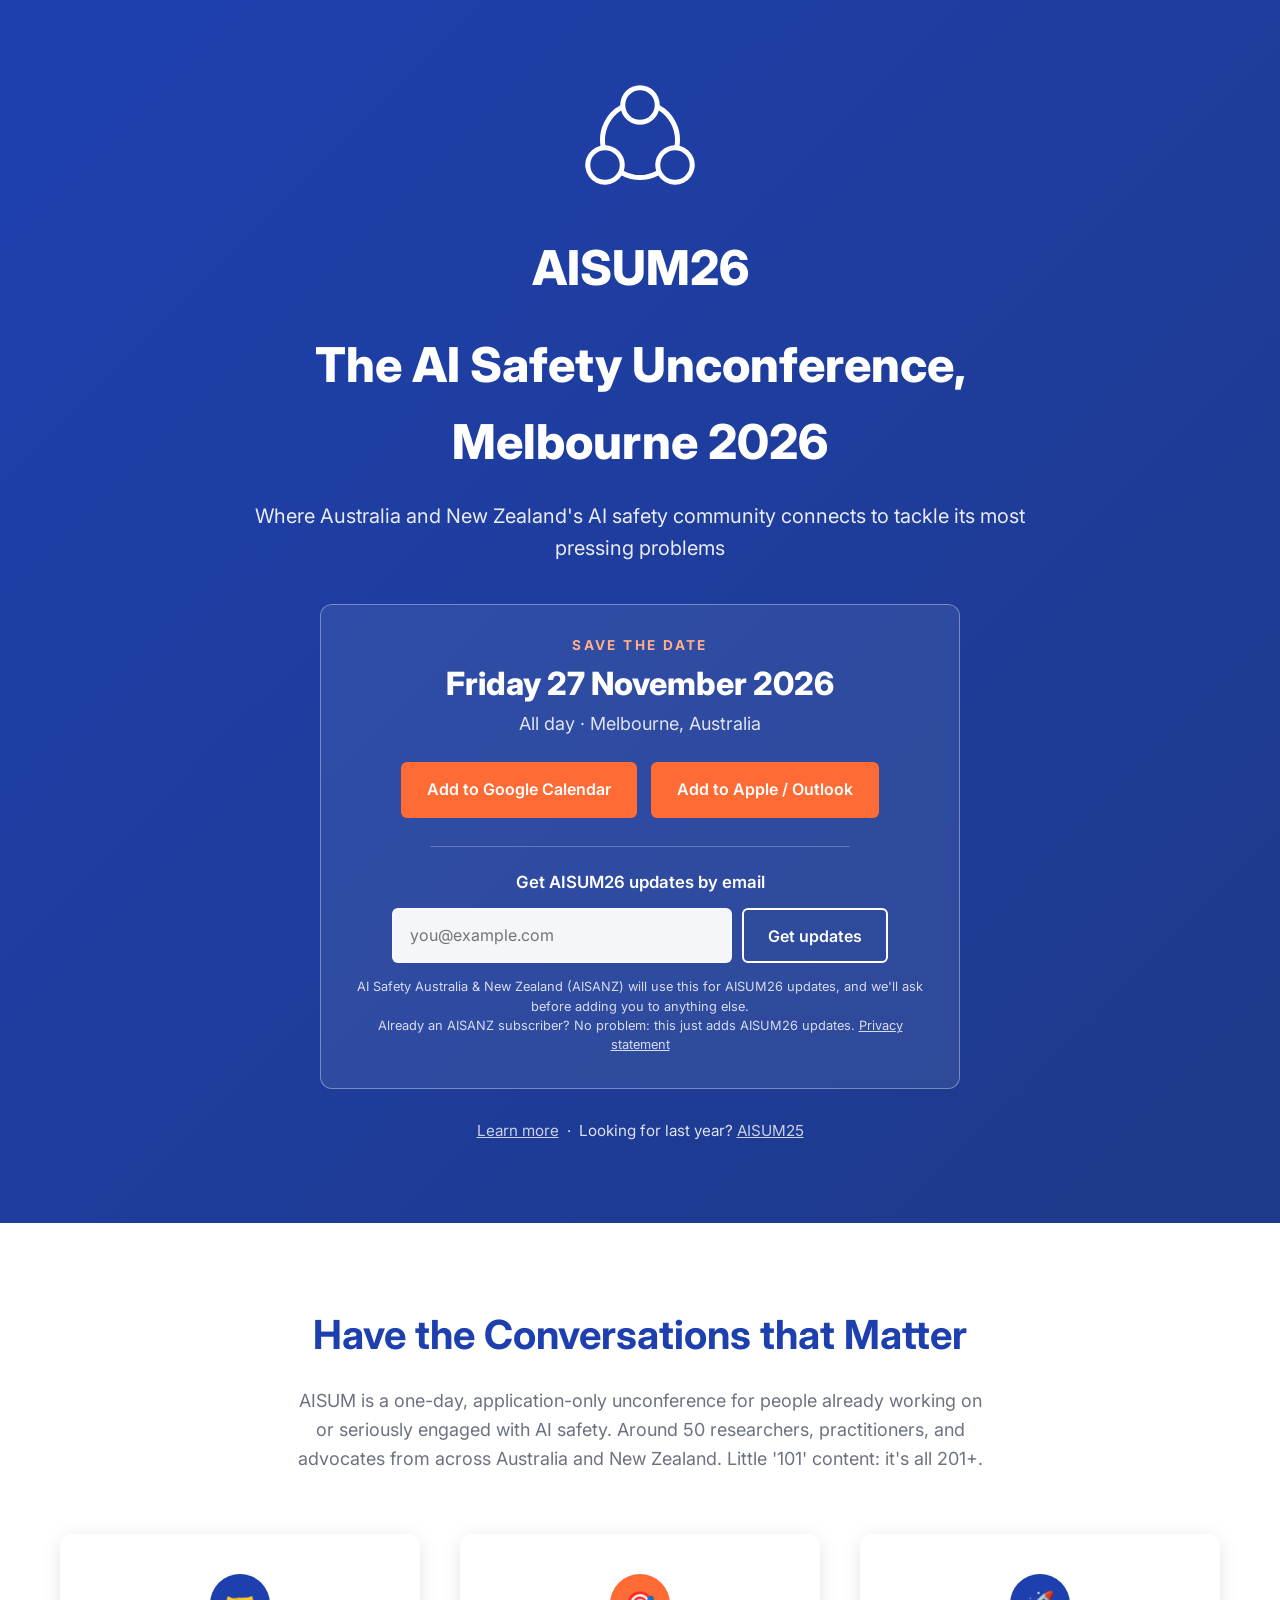
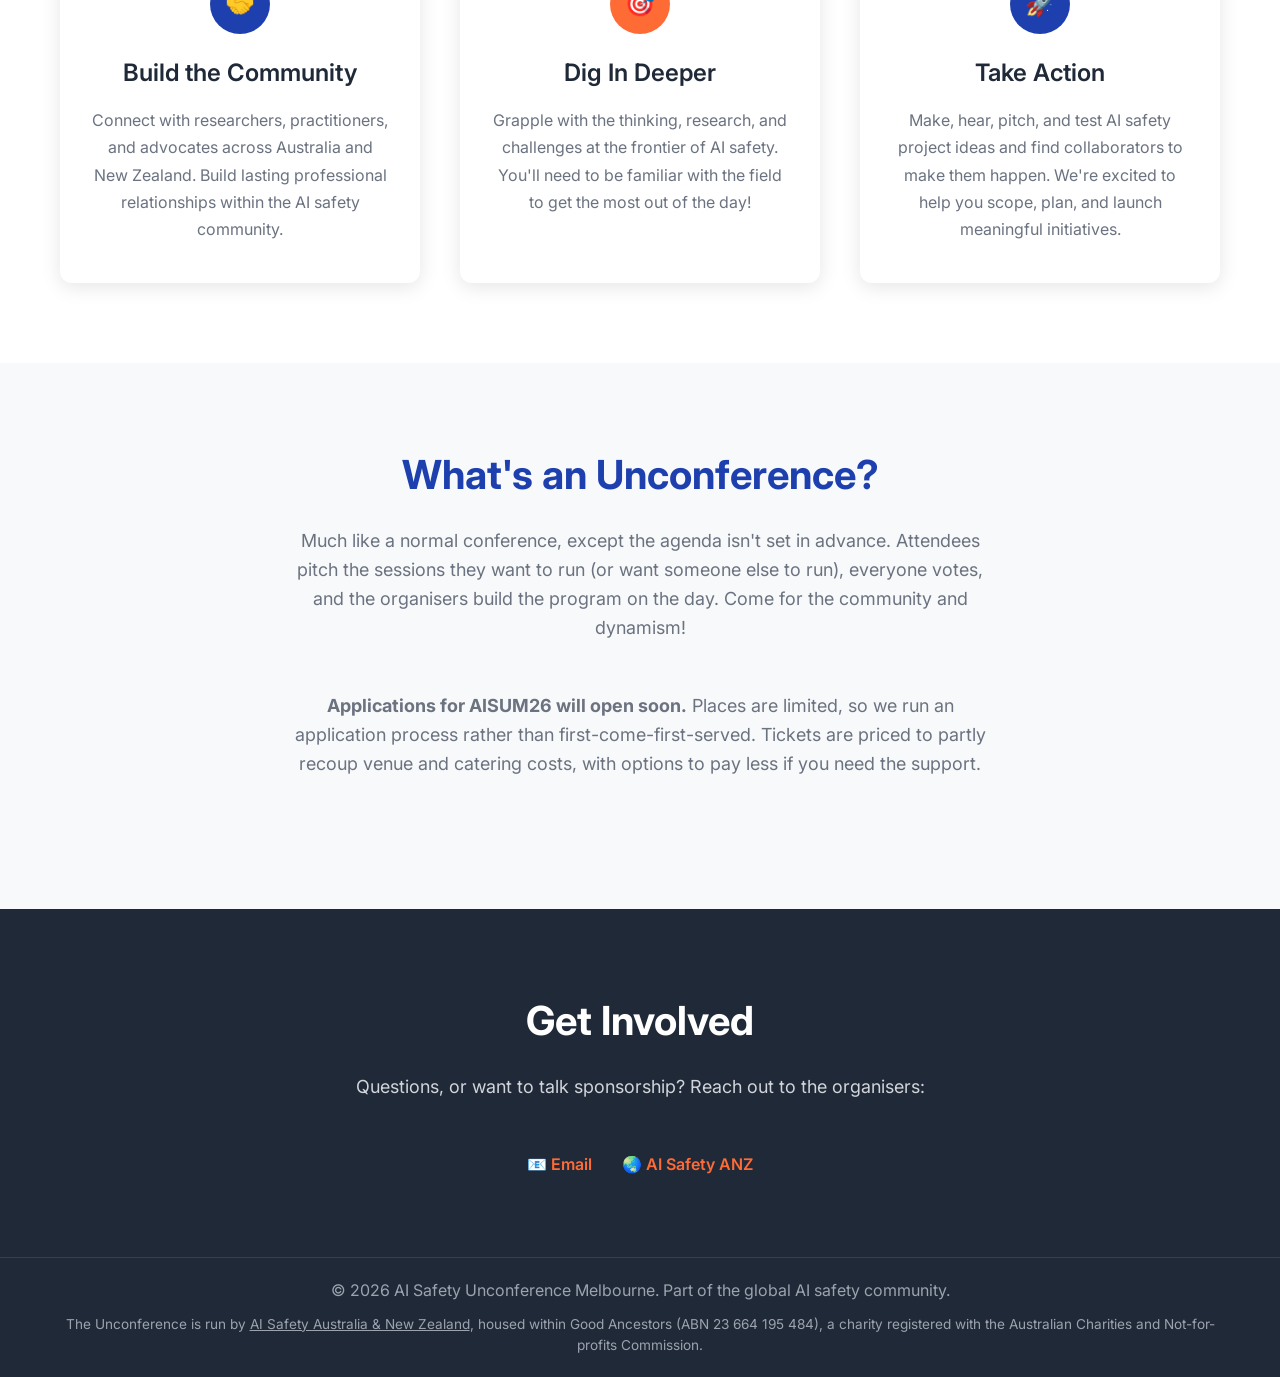
==== public/index.html @ 734725e7 "Application endpoint: Worker at /api/apply, site files moved to public/ The Worker validates the app" ====
<!DOCTYPE html>
<html lang="en">
<head>
    <meta charset="UTF-8">
    <meta name="viewport" content="width=device-width, initial-scale=1.0">
    <title>AISUM - The AI Safety Unconference, Melbourne</title>
    <meta name="description" content="AISUM is the annual AI Safety Unconference in Melbourne. Save the date for AISUM26: Friday 27 November 2026.">
    <link rel="icon" type="image/svg+xml" href="favicon.svg">
    <link href="https://fonts.googleapis.com/css2?family=Inter:wght@400;500;600;700;800;900&display=swap" rel="stylesheet">
    <link rel="stylesheet" href="styles.css">
</head>
<body>
    <section class="hero">
        <div class="hero-content">
            <div class="icon-logo">
                <svg viewBox="0 0 24 24" xmlns="http://www.w3.org/2000/svg">
                    <path d="M19.902 13.161a7.876 7.876 0 0 0-3.956-8.1c0-.021.006-.04.006-.061a3.952 3.952 0 0 0-7.904 0c0 .02.006.04.006.06a7.876 7.876 0 0 0-3.956 8.101 3.946 3.946 0 1 0 4.242 5.93 7.855 7.855 0 0 0 7.32 0 3.945 3.945 0 1 0 4.242-5.93zM12 2.051A2.948 2.948 0 1 1 9.052 5 2.951 2.951 0 0 1 12 2.052zM5 19.949A2.948 2.948 0 1 1 7.948 17 2.951 2.951 0 0 1 5 19.948zm3.75-1.76A3.896 3.896 0 0 0 8.952 17a3.952 3.952 0 0 0-3.868-3.944A7.1 7.1 0 0 1 4.996 12a6.977 6.977 0 0 1 3.232-5.885 3.926 3.926 0 0 0 7.544 0A6.977 6.977 0 0 1 19.004 12a7.1 7.1 0 0 1-.088 1.056A3.952 3.952 0 0 0 15.048 17a3.896 3.896 0 0 0 .202 1.188 7.13 7.13 0 0 1-6.5 0zM19 19.948A2.948 2.948 0 1 1 21.948 17 2.951 2.951 0 0 1 19 19.948z"/>
                </svg>
            </div>
            <h1>AISUM26</h1>
            <h1>The AI Safety Unconference, Melbourne 2026</h1>
            <p class="tagline">Where Australia and New Zealand's AI safety community connects to tackle its most pressing problems</p>

            <div class="save-the-date">
                <div class="std-label">Save the date</div>
                <div class="std-date">Friday 27 November 2026</div>
                <div class="std-detail">All day &middot; Melbourne, Australia</div>
                <div class="cta-buttons std-buttons">
                    <a href="https://calendar.google.com/calendar/render?action=TEMPLATE&amp;text=AISUM26%20%E2%80%93%20AI%20Safety%20Unconference%2C%20Melbourne&amp;dates=20261127/20261128&amp;details=Save%20the%20date%20for%20AISUM26%2C%20the%20AI%20Safety%20Unconference%2C%20Melbourne.%20Details%20and%20applications%3A%20https%3A%2F%2Faisum.org&amp;location=Melbourne%2C%20Australia" class="btn btn-primary" target="_blank" rel="noopener">Add to Google Calendar</a>
                    <a href="aisum26.ics" download="aisum26.ics" class="btn btn-primary">Add to Apple / Outlook</a>
                </div>

                <div class="std-divider"></div>

                <form action="https://aisafetyanz.us14.list-manage.com/subscribe/post?u=d1f02c8a936106ad288cdf2ec&amp;id=2e002b7472&amp;f_id=00a6b8e5f0" method="post" class="std-subscribe" id="mc-embedded-subscribe-form" name="mc-embedded-subscribe-form">
                    <label for="mce-EMAIL" class="std-subscribe-label">Get AISUM26 updates by email</label>
                    <div class="std-subscribe-row">
                        <input type="email" name="EMAIL" id="mce-EMAIL" required placeholder="you@example.com" autocomplete="email">
                        <input type="hidden" name="tags" value="40191473">
                        <button type="submit" name="subscribe" class="btn btn-outline">Get updates</button>
                    </div>
                    <div aria-hidden="true" style="position: absolute; left: -5000px;"><input type="text" name="b_d1f02c8a936106ad288cdf2ec_2e002b7472" tabindex="-1" value=""></div>
                    <p class="std-subscribe-msg" id="std-subscribe-msg" role="status" aria-live="polite" hidden></p>
                    <p class="std-fineprint">
                        AI Safety Australia &amp; New Zealand (AISANZ) will use this for AISUM26 updates, and we'll ask before adding you to anything else.<br>
                        Already an AISANZ subscriber? No problem: this just adds AISUM26 updates. <a href="privacy">Privacy statement</a>
                    </p>
                </form>
            </div>

            <p style="margin-top: 30px; opacity: 0.85; font-size: 0.95rem;">
                <a href="#about" style="color: rgba(255, 255, 255, 0.9); text-decoration: underline;">Learn more</a>
                &nbsp;&middot;&nbsp;
                Looking for last year? <a href="https://aisum25.com" style="color: rgba(255, 255, 255, 0.9); text-decoration: underline;">AISUM25</a>
            </p>
        </div>
    </section>

    <section id="about" class="section section-white">
        <div class="container">
            <h2>Have the Conversations that Matter</h2>
            <p class="section-description">
                AISUM is a one-day, application-only unconference for people already working on or seriously engaged with AI safety. Around 50 researchers, practitioners, and advocates from across Australia and New Zealand. Little '101' content: it's all 201+.
            </p>

            <div class="features-grid">

                <div class="feature-card">
                    <div class="feature-icon">🤝</div>
                    <h3>Build the Community</h3>
                    <p class="feature-description">
                        Connect with researchers, practitioners, and advocates across Australia and New Zealand. Build lasting professional relationships within the AI safety community.
                    </p>
                </div>

                <div class="feature-card">
                    <div class="feature-icon accent">🎯</div>
                    <h3>Dig In Deeper</h3>
                    <p class="feature-description">
                        Grapple with the thinking, research, and challenges at the frontier of AI safety. You'll need to be familiar with the field to get the most out of the day!
                    </p>
                </div>

                <div class="feature-card">
                    <div class="feature-icon">🚀</div>
                    <h3>Take Action</h3>
                    <p class="feature-description">
                        Make, hear, pitch, and test AI safety project ideas and find collaborators to make them happen. We're excited to help you scope, plan, and launch meaningful initiatives.
                    </p>
                </div>

            </div>
        </div>
    </section>

    <section class="section" style="background: #f8f9fa;">
        <div class="container">
            <h2>What's an Unconference?</h2>
            <p class="section-description">
                Much like a normal conference, except the agenda isn't set in advance. Attendees pitch the sessions they want to run (or want someone else to run), everyone votes, and the organisers build the program on the day. Come for the community and dynamism!
            </p>
            <p class="section-description">
                <strong>Applications for AISUM26 will open soon.</strong> Places are limited, so we run an application process rather than first-come-first-served. Tickets are priced to partly recoup venue and catering costs, with options to pay less if you need the support.
            </p>
        </div>
    </section>

    <section id="register" class="section contact-section">
        <div class="container">
            <h2>Get Involved</h2>
            <p class="section-description" style="color: #D1D5DB;">Questions, or want to talk sponsorship? Reach out to the organisers:</p>
            <div class="contact-links">
                <a href="mailto:michael.kerrison@aisafetyanz.com.au?subject=AISUM26" class="contact-link">📧 Email</a>
                <a href="https://www.aisafetyanz.com.au/" class="contact-link">🌏 AI Safety ANZ</a>
            </div>
        </div>
    </section>

    <footer>
        <div class="container">
            <p>&copy; 2026 AI Safety Unconference Melbourne. Part of the global AI safety community.</p>
            <p style="margin-top: 10px; font-size: 0.85rem;">The Unconference is run by <a href="https://www.aisafetyanz.com.au/" style="color: #9CA3AF;">AI Safety Australia &amp; New Zealand</a>, housed within Good Ancestors (ABN 23 664 195 484), a charity registered with the Australian Charities and Not-for-profits Commission.</p>
        </div>
    </footer>
    <script>
    // Submit the Mailchimp form in place (JSONP) so visitors stay on aisum.org.
    // If JS is unavailable the form falls back to a normal POST to Mailchimp's hosted page.
    (function () {
        var form = document.getElementById('mc-embedded-subscribe-form');
        var msg = document.getElementById('std-subscribe-msg');
        if (!form || !msg) return;
        form.addEventListener('submit', function (e) {
            e.preventDefault();
            var btn = form.querySelector('button[type="submit"]');
            btn.disabled = true;
            var params = new URLSearchParams(new FormData(form));
            params.set('c', 'aisumMcCallback');
            var url = form.action.replace('/subscribe/post?', '/subscribe/post-json?') + '&' + params.toString();
            // Fallback: some browsers (Firefox strict tracking protection, ad blockers) block
            // third-party requests to list-manage.com. A plain form POST is a first-party
            // navigation and gets through, so hand over to Mailchimp's hosted page.
            var fellBack = false;
            function fallback() {
                if (fellBack) return;
                fellBack = true;
                clearTimeout(timer);
                window.aisumMcCallback = function () {};
                form.submit();
            }
            var timer = setTimeout(fallback, 8000);
            window.aisumMcCallback = function (data) {
                if (fellBack) return;
                clearTimeout(timer);
                var text = (data && data.msg || '').replace(/^\d+\s*-\s*/, '');
                if (data && data.result === 'success') {
                    var needsConfirm = /confirm/i.test(text);
                    show(needsConfirm
                        ? 'Almost there: check your inbox for a confirmation email.'
                        : "You're on the list. We'll email you when there's AISUM26 news.", false);
                    form.querySelector('.std-subscribe-row').hidden = true;
                } else if (/already subscribed/i.test(text)) {
                    show("Looks like you're already on the AISANZ list. Email michael.kerrison@aisafetyanz.com.au and we'll add you to AISUM26 updates.", true);
                    btn.disabled = false;
                } else {
                    var tmp = document.createElement('div'); tmp.innerHTML = text;
                    show(tmp.textContent || 'Something went wrong. Please try again.', true);
                    btn.disabled = false;
                }
            };
            var script = document.createElement('script');
            script.src = url;
            script.onerror = fallback;
            document.body.appendChild(script);
        });
        function show(text, isError) {
            msg.textContent = text;
            msg.classList.toggle('is-error', !!isError);
            msg.hidden = false;
        }
    })();
    </script>
</body>
</html>
---- public/styles.css ----
* {
    margin: 0;
    padding: 0;
    box-sizing: border-box;
}

body {
    font-family: 'Inter', sans-serif;
    line-height: 1.6;
    color: #1F2937;
    background: #f8f9fa;
    display: flex;
    flex-direction: column;
    min-height: 100vh;
}

/* Fix for list indentation after reset */
ul, ol {
    margin-left: 20px;
    margin-bottom: 15px;
}

ul li {
    margin-bottom: 8px;
}

.hero {
    background: linear-gradient(135deg, #1E40AF 0%, #1e3a8a 100%);
    color: white;
    padding: 80px 20px;
    text-align: center;
    min-height: 80vh;
    display: flex;
    align-items: center;
    justify-content: center;
}

.hero-content {
    max-width: 800px;
}

.icon-logo {
    width: 120px;
    height: 120px;
    margin: 0 auto 30px;
}

.icon-logo svg {
    width: 100%;
    height: 100%;
    fill: white;
}

h1 {
    font-size: 3rem;
    font-weight: 800;
    margin-bottom: 20px;
}

.tagline {
    font-size: 1.25rem;
    margin-bottom: 10px;
    opacity: 0.9;
}

.event-details {
    font-size: 1.125rem;
    margin-bottom: 40px;
    opacity: 0.8;
}

.cta-buttons {
    display: flex;
    gap: 20px;
    justify-content: center;
    flex-wrap: wrap;
    margin-top: 40px;
}

.btn {
    padding: 15px 30px;
    border-radius: 6px;
    font-weight: 600;
    text-decoration: none;
    display: inline-block;
    transition: all 0.3s;
    border: 2px solid transparent;
    font-size: 1.1rem;
}

.btn-primary {
    background: #FF6B35;
    color: white;
}

.btn-primary:hover {
    background: #e55a2b;
    transform: translateY(-2px);
}

.btn-outline {
    background: transparent;
    color: white;
    border-color: white;
}

.btn-outline:hover {
    background: white;
    color: #1E40AF;
}

.container {
    max-width: 1200px;
    margin: 0 auto;
    padding: 0 20px;
}

.section {
    padding: 80px 0;
}

.section-white {
    background: white;
}

h2 {
    font-size: 2.5rem;
    font-weight: 700;
    color: #1E40AF;
    text-align: center;
    margin-bottom: 20px;
}

.section-description {
    font-size: 1.125rem;
    text-align: center;
    color: #6B7280;
    margin-bottom: 50px;
    max-width: 700px;
    margin-left: auto;
    margin-right: auto;
}

.features-grid {
    display: grid;
    grid-template-columns: repeat(auto-fit, minmax(300px, 1fr));
    gap: 40px;
    margin-top: 60px;
}

.feature-card {
    background: white;
    padding: 40px 30px;
    border-radius: 12px;
    text-align: center;
    box-shadow: 0 4px 20px rgba(0,0,0,0.1);
    transition: transform 0.3s;
}

.feature-card:hover {
    transform: translateY(-5px);
}

.feature-icon {
    width: 60px;
    height: 60px;
    background: #1E40AF;
    border-radius: 50%;
    margin: 0 auto 20px;
    display: flex;
    align-items: center;
    justify-content: center;
    color: white;
    font-size: 1.5rem;
    font-weight: 700;
}

.feature-icon.accent {
    background: #FF6B35;
}

h3 {
    font-size: 1.5rem;
    font-weight: 600;
    color: #1F2937;
    margin-bottom: 15px;
}

.feature-description {
    color: #6B7280;
    line-height: 1.7;
}

.schedule-preview {
    background: #f8f9fa;
    padding: 40px;
    border-radius: 12px;
    margin-top: 40px;
}

.schedule-item {
    display: flex;
    align-items: center;
    padding: 20px 0;
    border-bottom: 1px solid #E5E7EB;
}

.schedule-item:last-child {
    border-bottom: none;
}

.schedule-time {
    font-weight: 600;
    color: #1E40AF;
    min-width: 120px;
}

.schedule-content {
    flex: 1;
}

.schedule-title {
    font-weight: 600;
    margin-bottom: 5px;
}

.schedule-description {
    color: #6B7280;
    font-size: 0.9rem;
}

.contact-section {
    background: #1F2937;
    color: white;
    text-align: center;
}

.contact-section h2 {
    color: white;
}

.contact-links {
    display: flex;
    justify-content: center;
    gap: 30px;
    margin-top: 30px;
    flex-wrap: wrap;
}

.contact-link {
    color: #FF6B35;
    text-decoration: none;
    font-weight: 600;
    transition: color 0.3s;
}

.contact-link:hover {
    color: white;
}

footer {
    background: #1F2937;
    color: #9CA3AF;
    text-align: center;
    padding: 20px;
    border-top: 1px solid #374151;
    margin-top: auto;
}

/* FAQ-specific styles */
.header {
    background: linear-gradient(135deg, #1E40AF 0%, #1e3a8a 100%);
    color: white;
    padding: 60px 20px;
    text-align: center;
}

.header h1 {
    font-size: 2.5rem;
    font-weight: 700;
    margin-bottom: 10px;
}

.header p {
    font-size: 1.125rem;
    opacity: 0.9;
}

.back-link {
    display: inline-block;
    margin-bottom: 20px;
    color: rgba(255, 255, 255, 0.8);
    text-decoration: none;
    font-weight: 500;
    transition: color 0.3s;
}

.back-link:hover {
    color: white;
}

.faqs-content {
    background: white;
    margin: -40px auto 80px;
    padding: 60px 40px;
    border-radius: 12px;
    box-shadow: 0 4px 20px rgba(0,0,0,0.1);
    max-width: 800px;
}

.faq-item {
    margin-bottom: 30px;
    border-bottom: 1px solid #E5E7EB;
    padding-bottom: 30px;
}

.faq-item:last-child {
    border-bottom: none;
    margin-bottom: 0;
    padding-bottom: 0;
}

.faq-question {
    font-size: 1.25rem;
    font-weight: 600;
    color: #1E40AF;
    margin-bottom: 15px;
}

.faq-answer {
    color: #374151;
    line-height: 1.7;
}

.faq-answer p {
    margin-bottom: 15px;
}

.faq-answer p:last-child {
    margin-bottom: 0;
}

.placeholder-notice {
    background: #FEF3C7;
    border: 1px solid #F59E0B;
    border-radius: 8px;
    padding: 20px;
    margin-bottom: 40px;
    text-align: center;
}

.placeholder-notice h3 {
    color: #92400E;
    font-weight: 600;
    margin-bottom: 10px;
}

.placeholder-notice p {
    color: #92400E;
}

@media (max-width: 768px) {
    h1 {
        font-size: 2rem;
    }

    .cta-buttons {
        flex-direction: column;
        align-items: center;
    }

    .btn {
        width: 100%;
        max-width: 300px;
    }

    h2 {
        font-size: 2rem;
    }

    .schedule-item {
        flex-direction: column;
        align-items: flex-start;
        gap: 10px;
    }

    .contact-links {
        flex-direction: column;
        gap: 15px;
    }

    .header h1 {
        font-size: 2rem;
    }

    .faqs-content {
        margin: -20px 20px 60px;
        padding: 40px 30px;
    }

    .faq-question {
        font-size: 1.125rem;
    }
}

/* Save-the-date callout (hero) */
.save-the-date {
    margin: 40px auto 0;
    padding: 30px 30px 34px;
    max-width: 640px;
    background: rgba(255, 255, 255, 0.08);
    border: 1px solid rgba(255, 255, 255, 0.35);
    border-radius: 12px;
    backdrop-filter: blur(2px);
}

.std-label {
    font-size: 0.85rem;
    font-weight: 700;
    letter-spacing: 0.18em;
    text-transform: uppercase;
    color: #FFB08A;
    margin-bottom: 8px;
}

.std-date {
    font-size: 2rem;
    font-weight: 800;
    line-height: 1.2;
}

.std-detail {
    font-size: 1.125rem;
    opacity: 0.85;
    margin-top: 6px;
}

.std-buttons {
    margin-top: 24px;
    gap: 14px;
}

.std-buttons .btn {
    font-size: 1rem;
    padding: 13px 24px;
}

@media (max-width: 768px) {
    .save-the-date {
        padding: 24px 18px 26px;
    }

    .std-date {
        font-size: 1.6rem;
    }
}

/* Subscribe form inside the save-the-date callout */
.std-divider {
    height: 1px;
    background: rgba(255, 255, 255, 0.25);
    margin: 28px auto 22px;
    max-width: 420px;
}

.std-subscribe-label {
    display: block;
    font-weight: 600;
    font-size: 1.05rem;
    margin-bottom: 12px;
}

.std-subscribe-row {
    display: flex;
    gap: 10px;
    justify-content: center;
    flex-wrap: wrap;
}

.std-subscribe-row input[type="email"] {
    flex: 1 1 260px;
    max-width: 340px;
    padding: 13px 16px;
    font: inherit;
    font-size: 1rem;
    border: 2px solid rgba(255, 255, 255, 0.6);
    border-radius: 6px;
    background: rgba(255, 255, 255, 0.95);
    color: #1F2937;
}

.std-subscribe-row input[type="email"]:focus {
    outline: none;
    border-color: #FF6B35;
    box-shadow: 0 0 0 3px rgba(255, 107, 53, 0.35);
}

.std-subscribe-row .btn {
    font-size: 1rem;
    padding: 13px 24px;
    cursor: pointer;
    font-family: inherit;
}

.std-fineprint {
    margin-top: 14px;
    font-size: 0.8rem;
    line-height: 1.5;
    opacity: 0.8;
}

.std-fineprint a {
    color: white;
    text-decoration: underline;
}

@media (max-width: 768px) {
    .std-subscribe-row input[type="email"],
    .std-subscribe-row .btn {
        width: 100%;
        max-width: 300px;
    }
}

.std-subscribe-msg {
    margin-top: 14px;
    padding: 10px 14px;
    border-radius: 6px;
    background: rgba(255, 255, 255, 0.92);
    color: #1F2937;
    font-weight: 500;
    font-size: 0.95rem;
}

.std-subscribe-msg.is-error {
    background: #FEF3C7;
    color: #92400E;
}

.std-subscribe-row[hidden] {
    display: none;
}
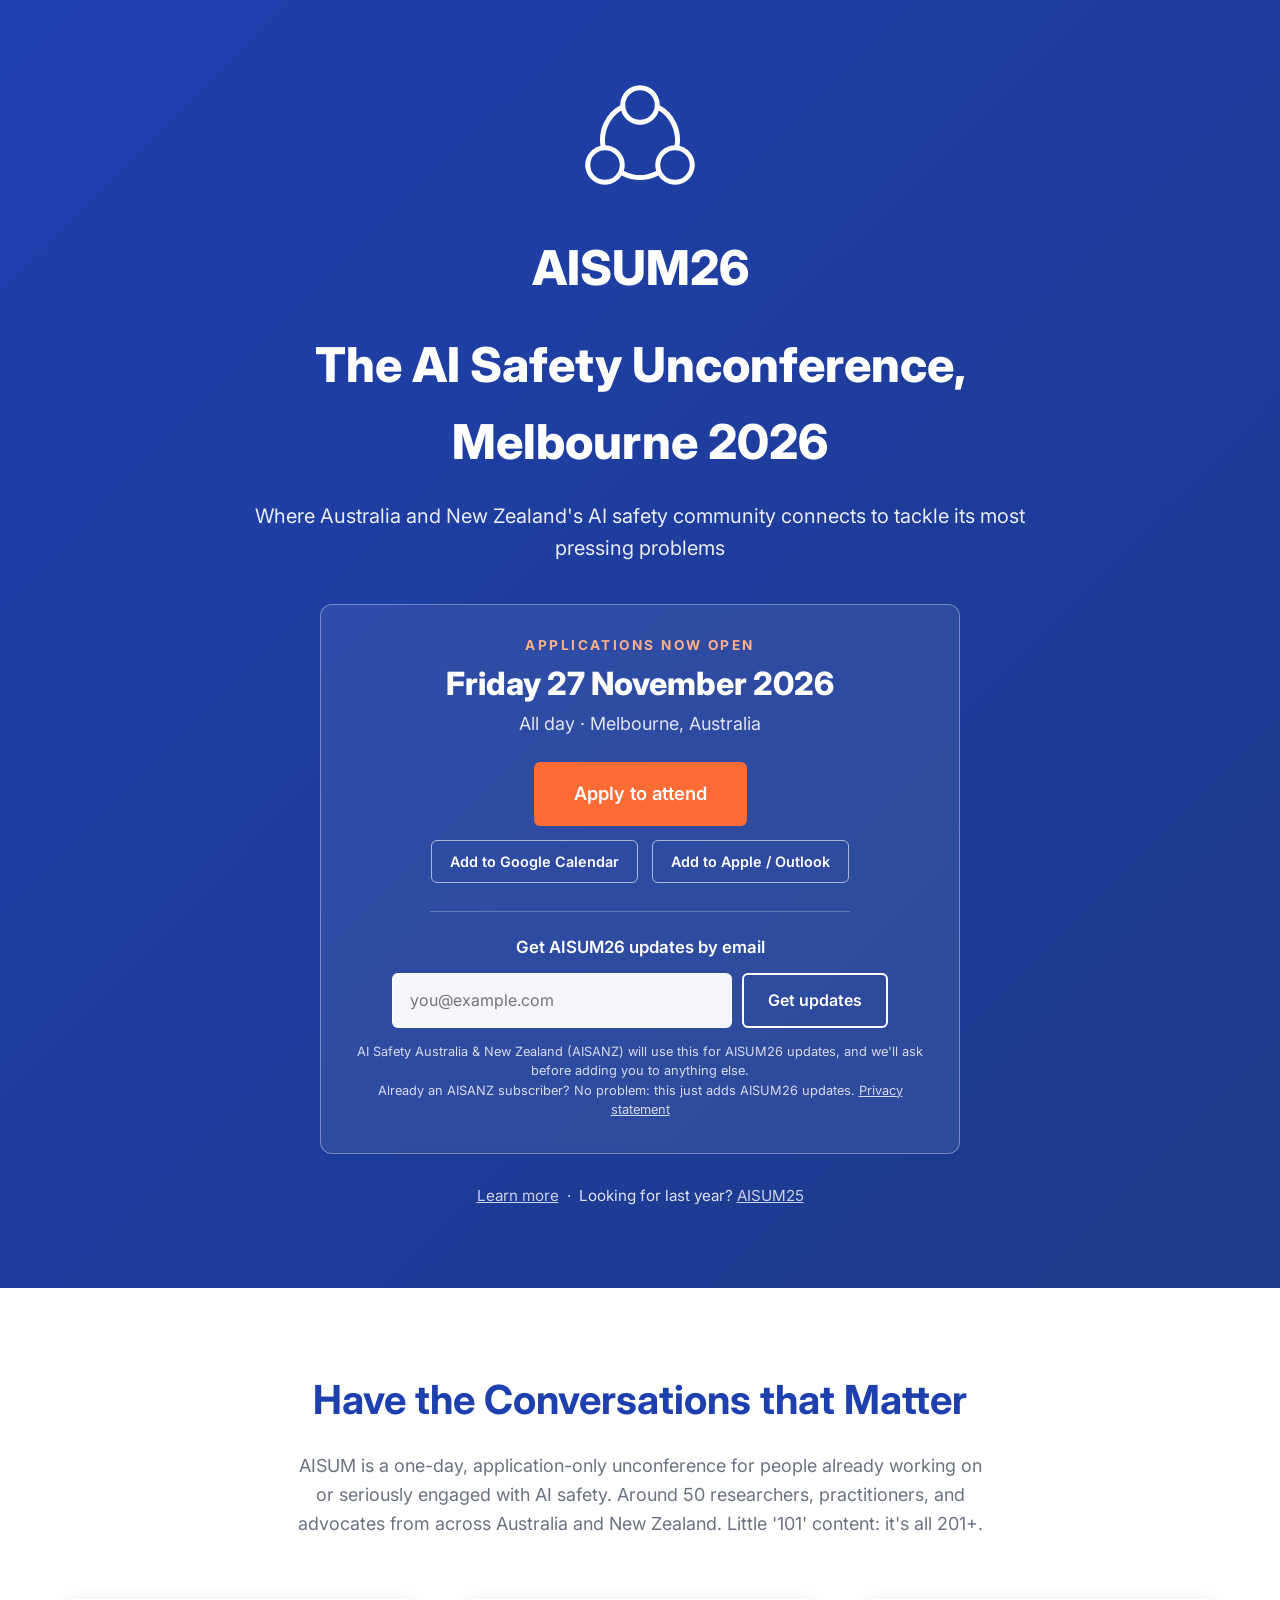
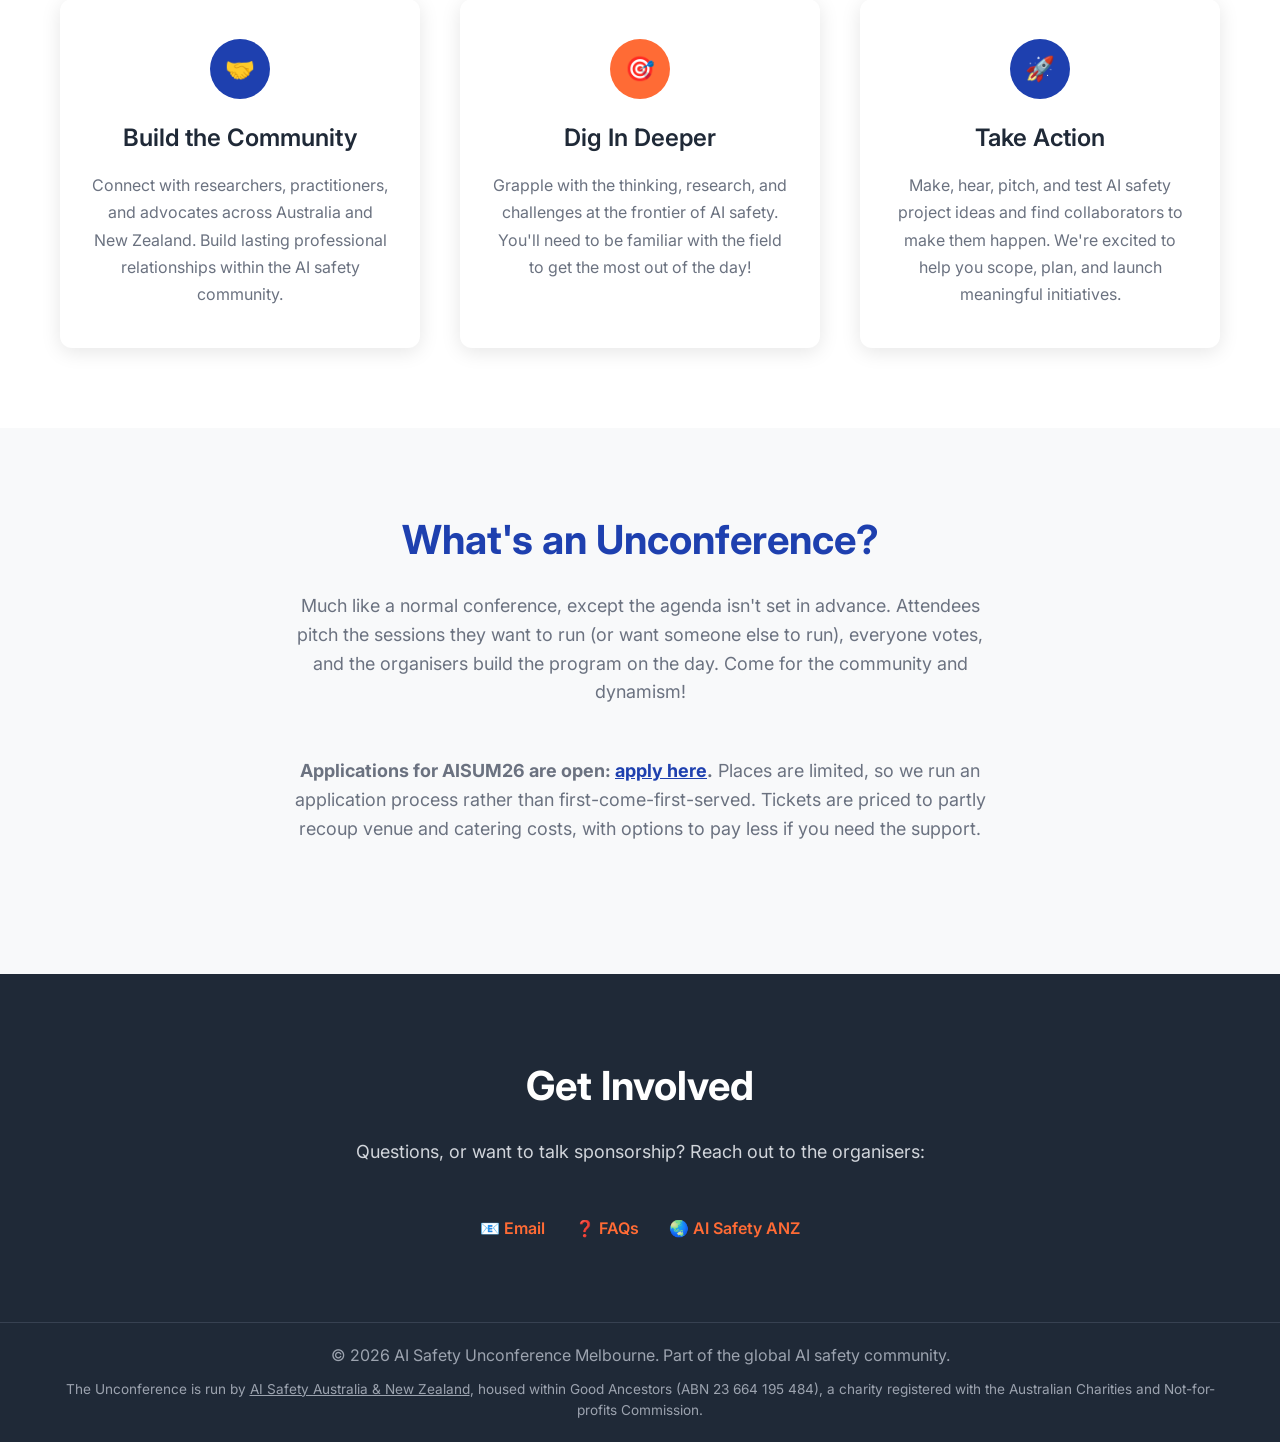
==== commit 2f844e01: "Home page: applications open (Apply button, FAQ link) Co-Authored-By: Claude Opus 5.5 <noreply@anthr" ====
--- a/public/index.html
+++ b/public/index.html
@@ -4,7 +4,7 @@
     <meta charset="UTF-8">
     <meta name="viewport" content="width=device-width, initial-scale=1.0">
     <title>AISUM - The AI Safety Unconference, Melbourne</title>
-    <meta name="description" content="AISUM is the annual AI Safety Unconference in Melbourne. Save the date for AISUM26: Friday 27 November 2026.">
+    <meta name="description" content="AISUM is the annual AI Safety Unconference in Melbourne. Applications are open for AISUM26: Friday 27 November 2026.">
     <link rel="icon" type="image/svg+xml" href="favicon.svg">
     <link href="https://fonts.googleapis.com/css2?family=Inter:wght@400;500;600;700;800;900&display=swap" rel="stylesheet">
     <link rel="stylesheet" href="styles.css">
@@ -22,12 +22,15 @@
             <p class="tagline">Where Australia and New Zealand's AI safety community connects to tackle its most pressing problems</p>
 
             <div class="save-the-date">
-                <div class="std-label">Save the date</div>
+                <div class="std-label">Applications now open</div>
                 <div class="std-date">Friday 27 November 2026</div>
                 <div class="std-detail">All day &middot; Melbourne, Australia</div>
                 <div class="cta-buttons std-buttons">
-                    <a href="https://calendar.google.com/calendar/render?action=TEMPLATE&amp;text=AISUM26%20%E2%80%93%20AI%20Safety%20Unconference%2C%20Melbourne&amp;dates=20261127/20261128&amp;details=Save%20the%20date%20for%20AISUM26%2C%20the%20AI%20Safety%20Unconference%2C%20Melbourne.%20Details%20and%20applications%3A%20https%3A%2F%2Faisum.org&amp;location=Melbourne%2C%20Australia" class="btn btn-primary" target="_blank" rel="noopener">Add to Google Calendar</a>
-                    <a href="aisum26.ics" download="aisum26.ics" class="btn btn-primary">Add to Apple / Outlook</a>
+                    <a href="apply" class="btn btn-primary std-apply">Apply to attend</a>
+                </div>
+                <div class="cta-buttons std-buttons std-calendar">
+                    <a href="https://calendar.google.com/calendar/render?action=TEMPLATE&amp;text=AISUM26%20%E2%80%93%20AI%20Safety%20Unconference%2C%20Melbourne&amp;dates=20261127/20261128&amp;details=Save%20the%20date%20for%20AISUM26%2C%20the%20AI%20Safety%20Unconference%2C%20Melbourne.%20Details%20and%20applications%3A%20https%3A%2F%2Faisum.org&amp;location=Melbourne%2C%20Australia" class="btn btn-outline" target="_blank" rel="noopener">Add to Google Calendar</a>
+                    <a href="aisum26.ics" download="aisum26.ics" class="btn btn-outline">Add to Apple / Outlook</a>
                 </div>
 
                 <div class="std-divider"></div>
@@ -100,7 +103,7 @@
                 Much like a normal conference, except the agenda isn't set in advance. Attendees pitch the sessions they want to run (or want someone else to run), everyone votes, and the organisers build the program on the day. Come for the community and dynamism!
             </p>
             <p class="section-description">
-                <strong>Applications for AISUM26 will open soon.</strong> Places are limited, so we run an application process rather than first-come-first-served. Tickets are priced to partly recoup venue and catering costs, with options to pay less if you need the support.
+                <strong>Applications for AISUM26 are open: <a href="apply" style="color: #1E40AF;">apply here</a>.</strong> Places are limited, so we run an application process rather than first-come-first-served. Tickets are priced to partly recoup venue and catering costs, with options to pay less if you need the support.
             </p>
         </div>
     </section>
@@ -111,6 +114,7 @@
             <p class="section-description" style="color: #D1D5DB;">Questions, or want to talk sponsorship? Reach out to the organisers:</p>
             <div class="contact-links">
                 <a href="mailto:michael.kerrison@aisafetyanz.com.au?subject=AISUM26" class="contact-link">📧 Email</a>
+                <a href="faqs" class="contact-link">❓ FAQs</a>
                 <a href="https://www.aisafetyanz.com.au/" class="contact-link">🌏 AI Safety ANZ</a>
             </div>
         </div>
--- a/public/styles.css
+++ b/public/styles.css
@@ -443,6 +443,22 @@
 .std-buttons .btn {
     font-size: 1rem;
     padding: 13px 24px;
+}
+
+.std-buttons .std-apply {
+    font-size: 1.15rem;
+    padding: 15px 38px;
+}
+
+.std-calendar {
+    margin-top: 14px;
+}
+
+.std-calendar .btn {
+    font-size: 0.9rem;
+    padding: 9px 18px;
+    border-width: 1px;
+    border-color: rgba(255, 255, 255, 0.6);
 }
 
 @media (max-width: 768px) {
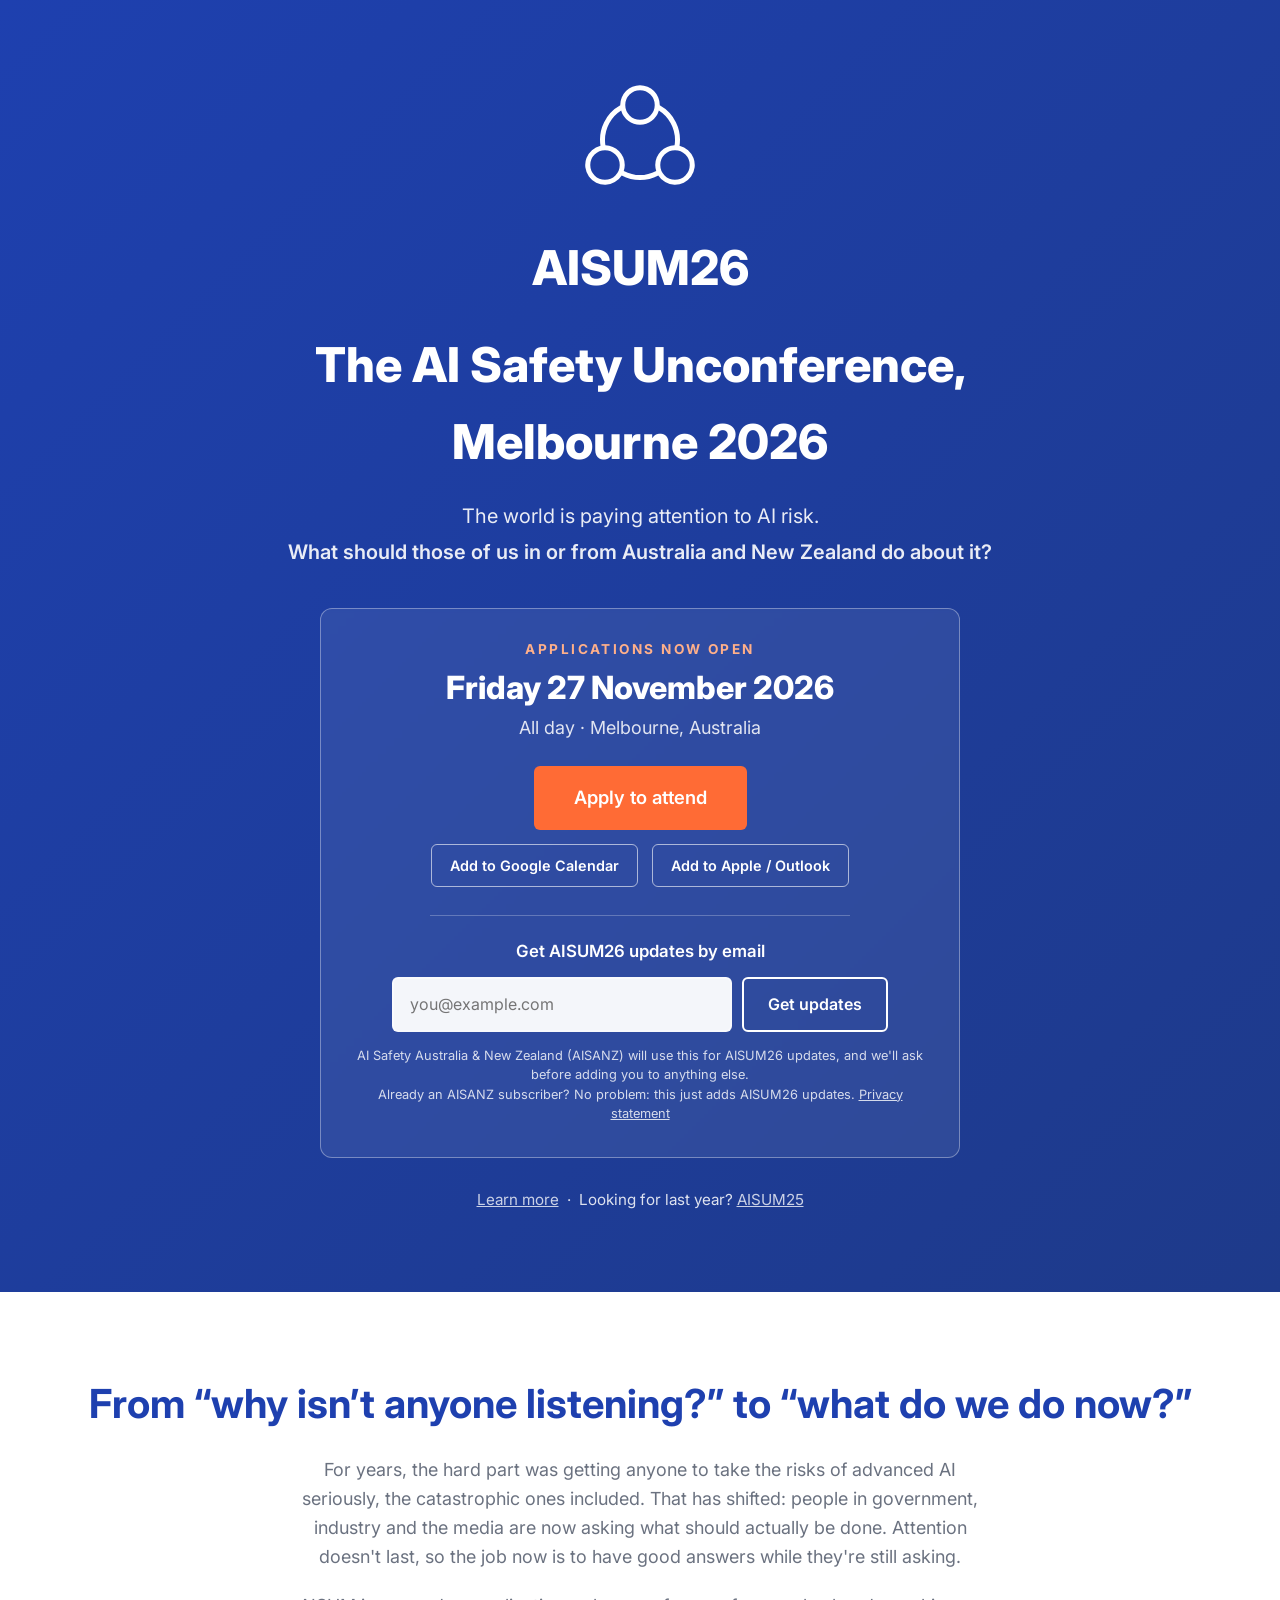
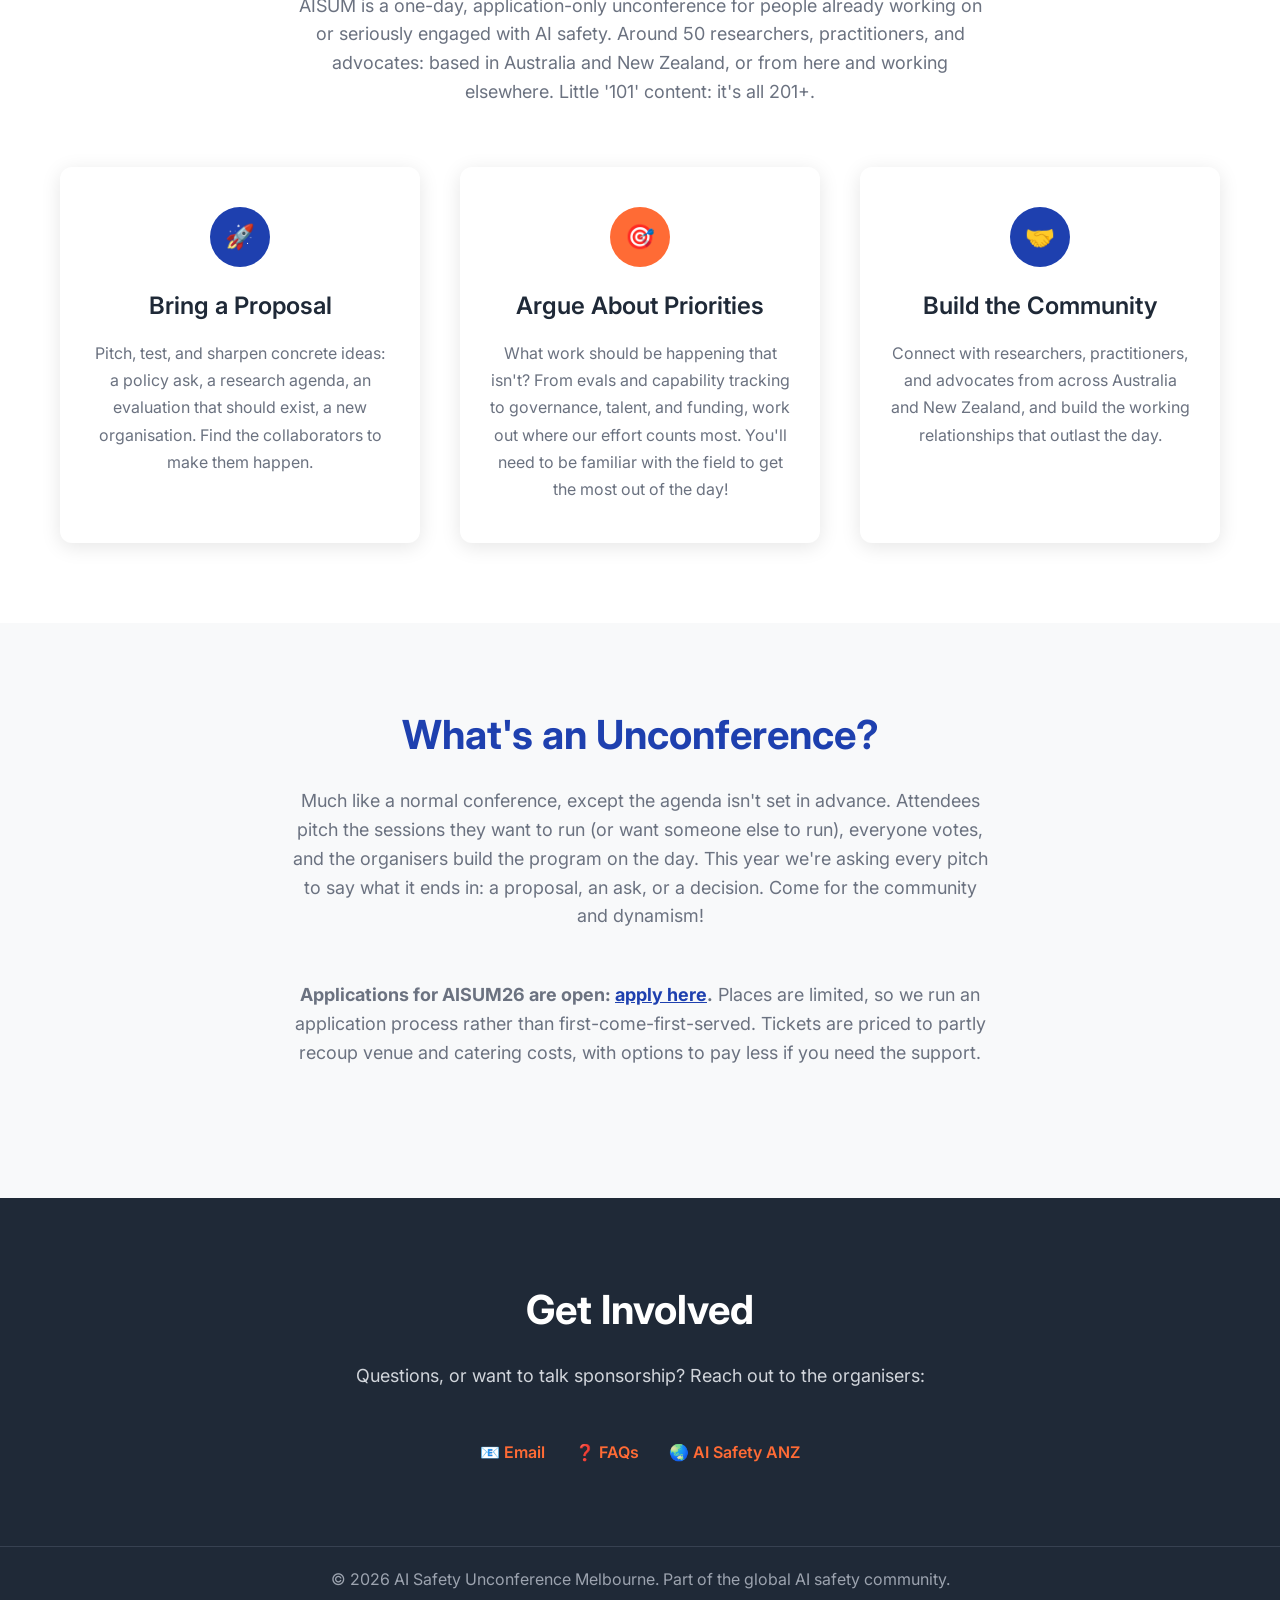
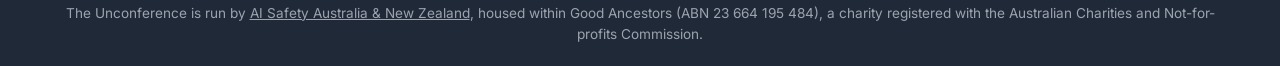
==== commit b1b03bbe: "Landing page v2 (AISUM26 theme) and application form on apply.aisum.org Home page copy now carries t" ====
--- a/public/index.html
+++ b/public/index.html
@@ -4,7 +4,7 @@
     <meta charset="UTF-8">
     <meta name="viewport" content="width=device-width, initial-scale=1.0">
     <title>AISUM - The AI Safety Unconference, Melbourne</title>
-    <meta name="description" content="AISUM is the annual AI Safety Unconference in Melbourne. Applications are open for AISUM26: Friday 27 November 2026.">
+    <meta name="description" content="AISUM26, the AI Safety Unconference, Melbourne: Friday 27 November 2026. The world is paying attention to AI risk. What should those of us in or from Australia and New Zealand do about it? Applications are open.">
     <link rel="icon" type="image/svg+xml" href="favicon.svg">
     <link href="https://fonts.googleapis.com/css2?family=Inter:wght@400;500;600;700;800;900&display=swap" rel="stylesheet">
     <link rel="stylesheet" href="styles.css">
@@ -19,14 +19,14 @@
             </div>
             <h1>AISUM26</h1>
             <h1>The AI Safety Unconference, Melbourne 2026</h1>
-            <p class="tagline">Where Australia and New Zealand's AI safety community connects to tackle its most pressing problems</p>
+            <p class="tagline">The world is paying attention to AI risk. <strong>What should those of us in or from Australia and New Zealand do about it?</strong></p>
 
             <div class="save-the-date">
                 <div class="std-label">Applications now open</div>
                 <div class="std-date">Friday 27 November 2026</div>
                 <div class="std-detail">All day &middot; Melbourne, Australia</div>
                 <div class="cta-buttons std-buttons">
-                    <a href="apply" class="btn btn-primary std-apply">Apply to attend</a>
+                    <a href="https://apply.aisum.org/" class="btn btn-primary std-apply">Apply to attend</a>
                 </div>
                 <div class="cta-buttons std-buttons std-calendar">
                     <a href="https://calendar.google.com/calendar/render?action=TEMPLATE&amp;text=AISUM26%20%E2%80%93%20AI%20Safety%20Unconference%2C%20Melbourne&amp;dates=20261127/20261128&amp;details=Save%20the%20date%20for%20AISUM26%2C%20the%20AI%20Safety%20Unconference%2C%20Melbourne.%20Details%20and%20applications%3A%20https%3A%2F%2Faisum.org&amp;location=Melbourne%2C%20Australia" class="btn btn-outline" target="_blank" rel="noopener">Add to Google Calendar</a>
@@ -61,37 +61,36 @@
 
     <section id="about" class="section section-white">
         <div class="container">
-            <h2>Have the Conversations that Matter</h2>
+            <h2>From &ldquo;why isn&rsquo;t anyone listening?&rdquo; to &ldquo;what do we do now?&rdquo;</h2>
+            <p class="section-description" style="margin-bottom: 20px;">
+                For years, the hard part was getting anyone to take the risks of advanced AI seriously, the catastrophic ones included. That has shifted: people in government, industry and the media are now asking what should actually be done. Attention doesn't last, so the job now is to have good answers while they're still asking.
+            </p>
             <p class="section-description">
-                AISUM is a one-day, application-only unconference for people already working on or seriously engaged with AI safety. Around 50 researchers, practitioners, and advocates from across Australia and New Zealand. Little '101' content: it's all 201+.
+                AISUM is a one-day, application-only unconference for people already working on or seriously engaged with AI safety. Around 50 researchers, practitioners, and advocates: based in Australia and New Zealand, or from here and working elsewhere. Little '101' content: it's all 201+.
             </p>
 
             <div class="features-grid">
-
+                <div class="feature-card">
+                    <div class="feature-icon">🚀</div>
+                    <h3>Bring a Proposal</h3>
+                    <p class="feature-description">
+                        Pitch, test, and sharpen concrete ideas: a policy ask, a research agenda, an evaluation that should exist, a new organisation. Find the collaborators to make them happen.
+                    </p>
+                </div>
+                <div class="feature-card">
+                    <div class="feature-icon accent">🎯</div>
+                    <h3>Argue About Priorities</h3>
+                    <p class="feature-description">
+                        What work should be happening that isn't? From evals and capability tracking to governance, talent, and funding, work out where our effort counts most. You'll need to be familiar with the field to get the most out of the day!
+                    </p>
+                </div>
                 <div class="feature-card">
                     <div class="feature-icon">🤝</div>
                     <h3>Build the Community</h3>
                     <p class="feature-description">
-                        Connect with researchers, practitioners, and advocates across Australia and New Zealand. Build lasting professional relationships within the AI safety community.
+                        Connect with researchers, practitioners, and advocates from across Australia and New Zealand, and build the working relationships that outlast the day.
                     </p>
                 </div>
-
-                <div class="feature-card">
-                    <div class="feature-icon accent">🎯</div>
-                    <h3>Dig In Deeper</h3>
-                    <p class="feature-description">
-                        Grapple with the thinking, research, and challenges at the frontier of AI safety. You'll need to be familiar with the field to get the most out of the day!
-                    </p>
-                </div>
-
-                <div class="feature-card">
-                    <div class="feature-icon">🚀</div>
-                    <h3>Take Action</h3>
-                    <p class="feature-description">
-                        Make, hear, pitch, and test AI safety project ideas and find collaborators to make them happen. We're excited to help you scope, plan, and launch meaningful initiatives.
-                    </p>
-                </div>
-
             </div>
         </div>
     </section>
@@ -100,10 +99,10 @@
         <div class="container">
             <h2>What's an Unconference?</h2>
             <p class="section-description">
-                Much like a normal conference, except the agenda isn't set in advance. Attendees pitch the sessions they want to run (or want someone else to run), everyone votes, and the organisers build the program on the day. Come for the community and dynamism!
+                Much like a normal conference, except the agenda isn't set in advance. Attendees pitch the sessions they want to run (or want someone else to run), everyone votes, and the organisers build the program on the day. This year we're asking every pitch to say what it ends in: a proposal, an ask, or a decision. Come for the community and dynamism!
             </p>
             <p class="section-description">
-                <strong>Applications for AISUM26 are open: <a href="apply" style="color: #1E40AF;">apply here</a>.</strong> Places are limited, so we run an application process rather than first-come-first-served. Tickets are priced to partly recoup venue and catering costs, with options to pay less if you need the support.
+                <strong>Applications for AISUM26 are open: <a href="https://apply.aisum.org/" style="color: #1E40AF;">apply here</a>.</strong> Places are limited, so we run an application process rather than first-come-first-served. Tickets are priced to partly recoup venue and catering costs, with options to pay less if you need the support.
             </p>
         </div>
     </section>
--- a/public/styles.css
+++ b/public/styles.css
@@ -63,6 +63,12 @@
     opacity: 0.9;
 }
 
+.tagline strong {
+    display: block;
+    margin-top: 4px;
+    font-weight: 600;
+}
+
 .event-details {
     font-size: 1.125rem;
     margin-bottom: 40px;
@@ -129,6 +135,7 @@
     color: #1E40AF;
     text-align: center;
     margin-bottom: 20px;
+    text-wrap: balance;
 }
 
 .section-description {
